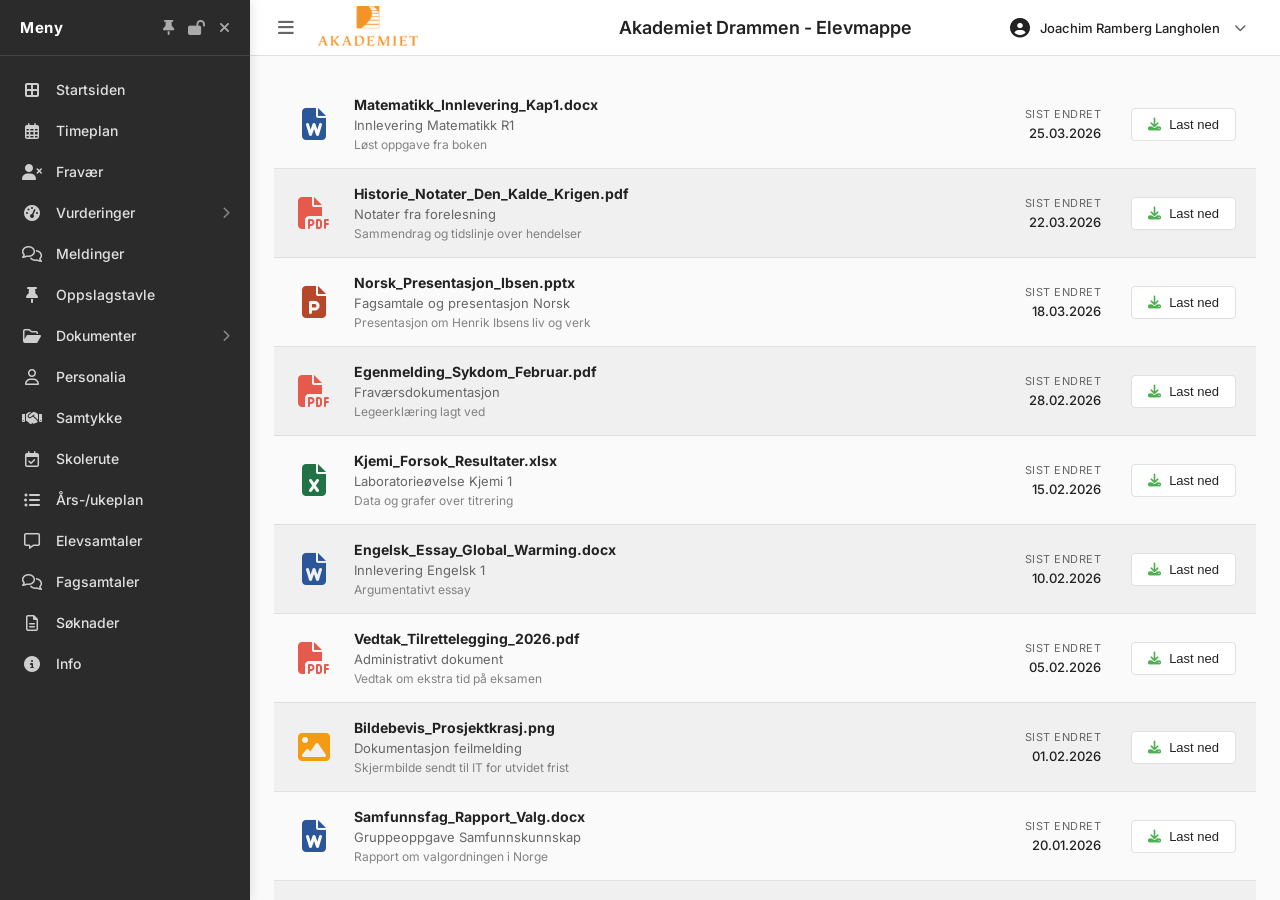
==== elevMappe.html @ afa74add "feat: Add Elevmappe page and its dedicated styling." ====
<!DOCTYPE html>
<html lang="no">

<head>
    <meta charset="UTF-8" />
    <meta name="viewport" content="width=device-width, initial-scale=1.0" />
    <title>Elevmappe - Akademiet</title>
    <!-- Google Fonts: Inter -->
    <link rel="preconnect" href="https://fonts.googleapis.com">
    <link rel="preconnect" href="https://fonts.gstatic.com" crossorigin>
    <link href="https://fonts.googleapis.com/css2?family=Inter:wght@400;500;600;700&display=swap" rel="stylesheet">
    <!-- Font Awesome for Icons -->
    <link rel="stylesheet" href="https://cdnjs.cloudflare.com/ajax/libs/font-awesome/6.4.0/css/all.min.css">

    <link href="styleElevMappe.css" rel="stylesheet" />
    <script type="module" src="script2.js"></script>
</head>

<body>
    <div class="app-container">
        <!-- Sidebar -->
        <nav class="sidebar">
            <div class="sidebar-header">
                <h2>Meny</h2>
                <div class="sidebar-actions">
                    <i class="fa-solid fa-thumbtack" title="Fest meny"></i>
                    <i class="fa-solid fa-lock-open" title="Lås opp"></i>
                    <i class="fa-solid fa-times" title="Lukk"></i>
                </div>
            </div>
            <ul class="sidebar-menu">
                <li><a href="startsiden.html"><i class="fa-solid fa-border-all"></i> Startsiden</a></li>
                <li><a href="#"><i class="fa-regular fa-calendar-days"></i> Timeplan</a></li>
                <li><a href="fravær.html"><i class="fa-solid fa-user-xmark"></i> Fravær</a></li>
                <li class="has-dropdown">
                    <a href="#"><i class="fa-solid fa-gauge-high"></i> Vurderinger<i
                            class="fa-solid fa-chevron-right dropdown-arrow"></i></a>
                    <ul class="sub-menu">
                        <li><a href="prøver.html">Prøver</a></li>
                        <li><a href="enkeltvurderinger.html">Enkeltvurderinger</a></li>
                        <li><a href="egenvurderinger.html">Egenvurderinger</a></li>
                        <li><a href="karakterer.html">Karakterer</a></li>
                        <li><a href="ordenOgOppførsel.html">Orden/Oppførsel</a></li>
                        <li><a href="eksamen.html">Eksamen</a></li>
                    </ul>
                </li>
                <li><a href="meldinger.html"><i class="fa-regular fa-comments"></i> Meldinger</a></li>
                <li><a href="oppslagstavle.html"><i class="fa-solid fa-thumbtack"></i> Oppslagstavle</a></li>
                <li class="has-dropdown">
                    <a href="#"><i class="fa-regular fa-folder-open"></i> Dokumenter<i
                            class="fa-solid fa-chevron-right dropdown-arrow"></i></a>
                    <ul class="sub-menu">
                        <li><a href="mineDokumenter.html">Mine dokumenter</a></li>
                        <li><a href="deltMedMeg.html">Delt med meg</a></li>
                        <li class="active"><a href="elevMappe.html">Elevmappe</a></li>
                    </ul>
                </li>
                <li><a href="personalia.html"><i class="fa-regular fa-user"></i> Personalia</a></li>
                <li><a href="samtykke.html"><i class="fa-solid fa-handshake"></i> Samtykke</a></li>
                <li><a href="skolerute.html"><i class="fa-regular fa-calendar-check"></i> Skolerute</a></li>
                <li><a href="arsUkeplan.html"><i class="fa-solid fa-list-ul"></i> Års-/ukeplan</a></li>
                <li><a href="elevsamtaler.html"><i class="fa-regular fa-message"></i> Elevsamtaler</a></li>
                <li><a href="fagsamtaler.html"><i class="fa-regular fa-comments"></i> Fagsamtaler</a></li>
                <li><a href="soknader.html"><i class="fa-regular fa-file-lines"></i> Søknader</a></li>
                <li><a href="info.html"><i class="fa-solid fa-circle-info"></i> Info</a></li>
            </ul>
        </nav>

        <!-- Main Content Area -->
        <div class="main-content">
            <!-- Topbar -->
            <header class="topbar">
                <div class="topbar-left">
                    <button class="menu-toggle"><i class="fa-solid fa-bars"></i></button>
                    <div class="logo">
                        <span class="logo-icon"><img src="akademiet.png" alt="Akademiet Drammen"
                                style="width:100px; height:40px;"></span>
                    </div>
                </div>

                <div class="topbar-center">
                    <h1>Akademiet Drammen - Elevmappe</h1>
                </div>

                <div class="topbar-right">
                    <div class="user-profile">
                        <i class="fa-solid fa-circle-user profile-icon"></i>
                        <span class="user-name">Joachim Ramberg Langholen</span>
                        <i class="fa-solid fa-chevron-down dropdown-icon"></i>
                    </div>
                </div>
            </header>

            <!-- Elevmappe Document List Area -->
            <main class="content-area" id="mainContentArea">
                <div class="document-list">
                    <!-- Item 1 -->
                    <div class="document-item">
                        <div class="doc-icon"><i class="fa-solid fa-file-word" style="color:#2b579a;"></i></div>
                        <div class="doc-info">
                            <div class="doc-title">Matematikk_Innlevering_Kap1.docx</div>
                            <div class="doc-desc">Innlevering Matematikk R1</div>
                            <div class="doc-subdesc">Løst oppgave fra boken</div>
                        </div>
                        <div class="doc-date">
                            <div class="date-label">Sist endret</div>
                            <div class="date-value">25.03.2026</div>
                        </div>
                        <div class="doc-action">
                            <button class="download-btn"><i class="fa-solid fa-download"></i> Last ned</button>
                        </div>
                    </div>
                    <!-- Item 2 -->
                    <div class="document-item">
                        <div class="doc-icon"><i class="fa-solid fa-file-pdf" style="color:#e55a4d;"></i></div>
                        <div class="doc-info">
                            <div class="doc-title">Historie_Notater_Den_Kalde_Krigen.pdf</div>
                            <div class="doc-desc">Notater fra forelesning</div>
                            <div class="doc-subdesc">Sammendrag og tidslinje over hendelser</div>
                        </div>
                        <div class="doc-date">
                            <div class="date-label">Sist endret</div>
                            <div class="date-value">22.03.2026</div>
                        </div>
                        <div class="doc-action">
                            <button class="download-btn"><i class="fa-solid fa-download"></i> Last ned</button>
                        </div>
                    </div>
                    <!-- Item 3 -->
                    <div class="document-item">
                        <div class="doc-icon"><i class="fa-solid fa-file-powerpoint" style="color:#b7472a;"></i></div>
                        <div class="doc-info">
                            <div class="doc-title">Norsk_Presentasjon_Ibsen.pptx</div>
                            <div class="doc-desc">Fagsamtale og presentasjon Norsk</div>
                            <div class="doc-subdesc">Presentasjon om Henrik Ibsens liv og verk</div>
                        </div>
                        <div class="doc-date">
                            <div class="date-label">Sist endret</div>
                            <div class="date-value">18.03.2026</div>
                        </div>
                        <div class="doc-action">
                            <button class="download-btn"><i class="fa-solid fa-download"></i> Last ned</button>
                        </div>
                    </div>
                    <!-- Item 4 -->
                    <div class="document-item">
                        <div class="doc-icon"><i class="fa-solid fa-file-pdf" style="color:#e55a4d;"></i></div>
                        <div class="doc-info">
                            <div class="doc-title">Egenmelding_Sykdom_Februar.pdf</div>
                            <div class="doc-desc">Fraværsdokumentasjon</div>
                            <div class="doc-subdesc">Legeerklæring lagt ved</div>
                        </div>
                        <div class="doc-date">
                            <div class="date-label">Sist endret</div>
                            <div class="date-value">28.02.2026</div>
                        </div>
                        <div class="doc-action">
                            <button class="download-btn"><i class="fa-solid fa-download"></i> Last ned</button>
                        </div>
                    </div>
                    <!-- Item 5 -->
                    <div class="document-item">
                        <div class="doc-icon"><i class="fa-solid fa-file-excel" style="color:#217346;"></i></div>
                        <div class="doc-info">
                            <div class="doc-title">Kjemi_Forsok_Resultater.xlsx</div>
                            <div class="doc-desc">Laboratorieøvelse Kjemi 1</div>
                            <div class="doc-subdesc">Data og grafer over titrering</div>
                        </div>
                        <div class="doc-date">
                            <div class="date-label">Sist endret</div>
                            <div class="date-value">15.02.2026</div>
                        </div>
                        <div class="doc-action">
                            <button class="download-btn"><i class="fa-solid fa-download"></i> Last ned</button>
                        </div>
                    </div>
                    <!-- Item 6 -->
                    <div class="document-item">
                        <div class="doc-icon"><i class="fa-solid fa-file-word" style="color:#2b579a;"></i></div>
                        <div class="doc-info">
                            <div class="doc-title">Engelsk_Essay_Global_Warming.docx</div>
                            <div class="doc-desc">Innlevering Engelsk 1</div>
                            <div class="doc-subdesc">Argumentativt essay</div>
                        </div>
                        <div class="doc-date">
                            <div class="date-label">Sist endret</div>
                            <div class="date-value">10.02.2026</div>
                        </div>
                        <div class="doc-action">
                            <button class="download-btn"><i class="fa-solid fa-download"></i> Last ned</button>
                        </div>
                    </div>
                    <!-- Item 7 -->
                    <div class="document-item">
                        <div class="doc-icon"><i class="fa-solid fa-file-pdf" style="color:#e55a4d;"></i></div>
                        <div class="doc-info">
                            <div class="doc-title">Vedtak_Tilrettelegging_2026.pdf</div>
                            <div class="doc-desc">Administrativt dokument</div>
                            <div class="doc-subdesc">Vedtak om ekstra tid på eksamen</div>
                        </div>
                        <div class="doc-date">
                            <div class="date-label">Sist endret</div>
                            <div class="date-value">05.02.2026</div>
                        </div>
                        <div class="doc-action">
                            <button class="download-btn"><i class="fa-solid fa-download"></i> Last ned</button>
                        </div>
                    </div>
                    <!-- Item 8 -->
                    <div class="document-item">
                        <div class="doc-icon"><i class="fa-solid fa-image" style="color:#f39c12;"></i></div>
                        <div class="doc-info">
                            <div class="doc-title">Bildebevis_Prosjektkrasj.png</div>
                            <div class="doc-desc">Dokumentasjon feilmelding</div>
                            <div class="doc-subdesc">Skjermbilde sendt til IT for utvidet frist</div>
                        </div>
                        <div class="doc-date">
                            <div class="date-label">Sist endret</div>
                            <div class="date-value">01.02.2026</div>
                        </div>
                        <div class="doc-action">
                            <button class="download-btn"><i class="fa-solid fa-download"></i> Last ned</button>
                        </div>
                    </div>
                    <!-- Item 9 -->
                    <div class="document-item">
                        <div class="doc-icon"><i class="fa-solid fa-file-word" style="color:#2b579a;"></i></div>
                        <div class="doc-info">
                            <div class="doc-title">Samfunnsfag_Rapport_Valg.docx</div>
                            <div class="doc-desc">Gruppeoppgave Samfunnskunnskap</div>
                            <div class="doc-subdesc">Rapport om valgordningen i Norge</div>
                        </div>
                        <div class="doc-date">
                            <div class="date-label">Sist endret</div>
                            <div class="date-value">20.01.2026</div>
                        </div>
                        <div class="doc-action">
                            <button class="download-btn"><i class="fa-solid fa-download"></i> Last ned</button>
                        </div>
                    </div>
                    <!-- Item 10 -->
                    <div class="document-item">
                        <div class="doc-icon"><i class="fa-solid fa-file-pdf" style="color:#e55a4d;"></i></div>
                        <div class="doc-info">
                            <div class="doc-title">Karakterutskrift_Host_25.pdf</div>
                            <div class="doc-desc">Karakterer Vg1</div>
                            <div class="doc-subdesc">Utskrift av terminkarakterer</div>
                        </div>
                        <div class="doc-date">
                            <div class="date-label">Sist endret</div>
                            <div class="date-value">15.01.2026</div>
                        </div>
                        <div class="doc-action">
                            <button class="download-btn"><i class="fa-solid fa-download"></i> Last ned</button>
                        </div>
                    </div>
                    <!-- Item 11 -->
                    <div class="document-item">
                        <div class="doc-icon"><i class="fa-solid fa-file-pdf" style="color:#e55a4d;"></i></div>
                        <div class="doc-info">
                            <div class="doc-title">Reglement_Akademiet_2025_2026.pdf</div>
                            <div class="doc-desc">Skolens regler og retningslinjer</div>
                            <div class="doc-subdesc">PDF kopi av skolereglementet</div>
                        </div>
                        <div class="doc-date">
                            <div class="date-label">Sist endret</div>
                            <div class="date-value">20.08.2025</div>
                        </div>
                        <div class="doc-action">
                            <button class="download-btn"><i class="fa-solid fa-download"></i> Last ned</button>
                        </div>
                    </div>
                    <!-- Item 12 -->
                    <div class="document-item">
                        <div class="doc-icon"><i class="fa-solid fa-file-powerpoint" style="color:#b7472a;"></i></div>
                        <div class="doc-info">
                            <div class="doc-title">Kroppsoving_Opplegg.pptx</div>
                            <div class="doc-desc">Egenvurdering gym kroppsøving</div>
                            <div class="doc-subdesc">Presentasjon over planlagt treningsøkt</div>
                        </div>
                        <div class="doc-date">
                            <div class="date-label">Sist endret</div>
                            <div class="date-value">05.10.2025</div>
                        </div>
                        <div class="doc-action">
                            <button class="download-btn"><i class="fa-solid fa-download"></i> Last ned</button>
                        </div>
                    </div>
                    <!-- Item 13 -->
                    <div class="document-item">
                        <div class="doc-icon"><i class="fa-solid fa-file-excel" style="color:#217346;"></i></div>
                        <div class="doc-info">
                            <div class="doc-title">Fysikk_Beregninger.xlsx</div>
                            <div class="doc-desc">Fysikk 1 laboratorie</div>
                            <div class="doc-subdesc">Hastighetstabeller og simuleringer</div>
                        </div>
                        <div class="doc-date">
                            <div class="date-label">Sist endret</div>
                            <div class="date-value">12.11.2025</div>
                        </div>
                        <div class="doc-action">
                            <button class="download-btn"><i class="fa-solid fa-download"></i> Last ned</button>
                        </div>
                    </div>
                    <!-- Item 14 -->
                    <div class="document-item">
                        <div class="doc-icon"><i class="fa-solid fa-file-pdf" style="color:#e55a4d;"></i></div>
                        <div class="doc-info">
                            <div class="doc-title">Soknad_Permisjon_Idrett_Desember.pdf</div>
                            <div class="doc-desc">Søknad om fri</div>
                            <div class="doc-subdesc">Godkjent søknad for fotballturnering</div>
                        </div>
                        <div class="doc-date">
                            <div class="date-label">Sist endret</div>
                            <div class="date-value">25.11.2025</div>
                        </div>
                        <div class="doc-action">
                            <button class="download-btn"><i class="fa-solid fa-download"></i> Last ned</button>
                        </div>
                    </div>
                    <!-- Item 15 -->
                    <div class="document-item">
                        <div class="doc-icon"><i class="fa-solid fa-file-word" style="color:#2b579a;"></i></div>
                        <div class="doc-info">
                            <div class="doc-title">Spansk_Grammatikk_Oppsumerring.docx</div>
                            <div class="doc-desc">Notater til fremmedspråk</div>
                            <div class="doc-subdesc">Uregelmessige verb kap 4 og 5</div>
                        </div>
                        <div class="doc-date">
                            <div class="date-label">Sist endret</div>
                            <div class="date-value">01.12.2025</div>
                        </div>
                        <div class="doc-action">
                            <button class="download-btn"><i class="fa-solid fa-download"></i> Last ned</button>
                        </div>
                    </div>
                </div>
            </main>
        </div>
    </div>
    
    <!-- Scroll to top button -->
    <button id="scrollToTopBtn" class="scroll-to-top" aria-label="Scroll til toppen" title="Scroll til toppen">
        <i class="fa-solid fa-arrow-up"></i> To the top
    </button>
    <script>
        document.addEventListener("DOMContentLoaded", () => {
            const scrollArea = document.getElementById('mainContentArea');
            const scrollToTopBtn = document.getElementById('scrollToTopBtn');
            const topbarHeight = 56; 
            
            if (scrollArea && scrollToTopBtn) {
                scrollArea.addEventListener('scroll', () => {
                    if (scrollArea.scrollTop > topbarHeight) {
                        scrollToTopBtn.classList.add('show');
                    } else {
                        scrollToTopBtn.classList.remove('show');
                    }
                });

                scrollToTopBtn.addEventListener('click', () => {
                    scrollArea.scrollTo({
                        top: 0,
                        behavior: 'smooth'
                    });
                });
            }
        });
    </script>
</body>

</html>
---- styleElevMappe.css ----
/* Premium App Dashboard Styles */
:root {
  /* Sidebar Colors */
  --sidebar-bg: #2b2b2b;
  --sidebar-bg-hover: #383838;
  --sidebar-bg-active: #404040;
  --sidebar-text: #e0e0e0;
  --sidebar-text-active: #ffffff;
  --sidebar-width: 250px;
  --sidebar-border: #444444;

  /* Topbar Colors */
  --topbar-bg: #ffffff;
  --topbar-border: #e0e0e0;
  --topbar-height: 56px;

  /* Global Colors */
  --brand-orange: #f38b36;
  --text-primary: #222222;
  --text-secondary: #666666;
  --bg-color: #fafafa;
  --tabs-bg: #ffffff;
  --user-hover-bg: #f0f0f0;
  
  /* Layout */
  --transition-speed: 0.2s;
}

/* =========================================
   Dark Mode Overrides
   ========================================= */
@media (prefers-color-scheme: dark) {
  :root {
    --sidebar-bg: #1a1a1a;
    --sidebar-bg-hover: #2a2a2a;
    --sidebar-bg-active: #333333;
    --sidebar-border: #303030;
    
    --topbar-bg: #242424;
    --topbar-border: #383838;
    
    --text-primary: #eeeeee;
    --text-secondary: #a0a0a0;
    --bg-color: #121212;
    --tabs-bg: #242424;
    --user-hover-bg: #383838;
  }
}

* {
  box-sizing: border-box;
  margin: 0;
  padding: 0;
}

body {
  font-family: 'Inter', -apple-system, BlinkMacSystemFont, 'Segoe UI', Roboto, Oxygen, Ubuntu, Cantarell, sans-serif;
  background-color: var(--bg-color);
  color: var(--text-primary);
  height: 100vh;
  overflow: hidden;
  -webkit-font-smoothing: antialiased;
}

.app-container {
  display: flex;
  height: 100vh;
  width: 100vw;
}

/* =========================================
   Sidebar Styling
   ========================================= */
.sidebar {
  width: var(--sidebar-width);
  background-color: var(--sidebar-bg);
  color: var(--sidebar-text);
  display: flex;
  flex-direction: column;
  flex-shrink: 0;
  box-shadow: 2px 0 10px rgba(0, 0, 0, 0.1);
  z-index: 100;
}

.sidebar-header {
  height: var(--topbar-height);
  padding: 0 20px;
  display: flex;
  justify-content: space-between;
  align-items: center;
  border-bottom: 1px solid var(--sidebar-border);
}

.sidebar-header h2 {
  font-size: 15px;
  font-weight: 700;
  color: #ffffff;
  letter-spacing: 0.5px;
}

.sidebar-actions {
  display: flex;
  gap: 14px;
  color: #aaaaaa;
}

.sidebar-actions i {
  cursor: pointer;
  font-size: 15px;
  transition: color var(--transition-speed);
}

.sidebar-actions i:hover {
  color: #ffffff;
}

.sidebar-menu {
  list-style: none;
  overflow-y: auto;
  padding: 12px 0;
}

/* Custom Scrollbar for Sidebar */
.sidebar-menu::-webkit-scrollbar {
  width: 6px;
}
.sidebar-menu::-webkit-scrollbar-track {
  background: transparent;
}
.sidebar-menu::-webkit-scrollbar-thumb {
  background: #555;
  border-radius: 10px;
}

.sidebar-menu li {
  margin: 2px 0;
}

.sidebar-menu a {
  display: flex;
  align-items: center;
  padding: 11px 20px;
  color: var(--sidebar-text);
  text-decoration: none;
  font-size: 14px;
  font-weight: 500;
  transition: all var(--transition-speed);
  position: relative;
}

.sidebar-menu a:hover {
  background-color: var(--sidebar-bg-hover);
  color: #ffffff;
}

.sidebar-menu li.active a {
  background-color: var(--sidebar-bg-active);
  color: var(--sidebar-text-active);
}

.sidebar-menu a i:first-child {
  width: 24px;
  font-size: 16px;
  margin-right: 12px;
  text-align: center;
  opacity: 0.9;
}

.dropdown-arrow {
  margin-left: auto;
  font-size: 12px !important;
  color: #888888;
  transition: transform var(--transition-speed);
}

.sidebar-menu a:hover .dropdown-arrow {
  color: #cccccc;
}

/* =========================================
   Sub-menu Styling
   ========================================= */
.sub-menu {
  display: none;
  list-style: none;
  background-color: #242424; /* Darker back for depth */
  border-left: 2px solid var(--sidebar-bg-hover);
  margin-left: 18px; /* Offset to align with the text above */
  padding: 4px 0;
  border-radius: 4px;
}

.has-dropdown.dropdown-open .sub-menu {
  display: block;
  animation: slideDown 0.2s ease-out forwards;
}

.sub-menu li {
  margin: 0;
}

.sub-menu a {
  padding: 8px 16px 8px 30px; /* Cleanly indented items */
  font-size: 13px;
  color: #a0a0a0;
  font-weight: 400; /* Lighter font weight for subitems */
}

.sub-menu a:hover {
  background-color: var(--sidebar-bg-active);
  color: #ffffff;
}

.has-dropdown.dropdown-open > a .dropdown-arrow {
  transform: rotate(90deg);
}

@keyframes slideDown {
  from { opacity: 0; transform: translateY(-4px); }
  to { opacity: 1; transform: translateY(0); }
}

/* =========================================
   Main Content Layout
   ========================================= */
.main-content {
  flex: 1;
  display: flex;
  flex-direction: column;
  min-width: 0;
  background-color: var(--bg-color);
}

/* =========================================
   Topbar Styling
   ========================================= */
.topbar {
  height: var(--topbar-height);
  background-color: var(--topbar-bg);
  border-bottom: 1px solid var(--topbar-border);
  display: flex;
  align-items: center;
  padding: 0 24px;
  justify-content: space-between;
}

.topbar-left {
  display: flex;
  align-items: center;
  gap: 20px;
  width: 300px; /* Reserves space so center element can be truly centered */
}

.menu-toggle {
  background: none;
  border: none;
  font-size: 18px;
  cursor: pointer;
  color: var(--text-secondary);
  display: flex;
  align-items: center;
  padding: 4px;
  transition: color var(--transition-speed);
}

.menu-toggle:hover {
  color: var(--text-primary);
}

.logo {
  display: flex;
  align-items: baseline;
  gap: 8px;
  cursor: pointer;
}

.logo-icon {
  color: var(--brand-orange);
  font-size: 18px;
}

.logo-orange {
  color: var(--brand-orange);
  font-family: serif;
  font-weight: 700;
  font-size: 18px;
  letter-spacing: 0.5px;
}

.logo-text {
  color: var(--text-secondary);
  font-size: 14px;
  font-family: 'Inter', sans-serif;
}

.topbar-center {
  flex: 1;
  display: flex;
  justify-content: center;
}

.topbar-center h1 {
  font-size: 18px;
  font-weight: 600;
  color: var(--text-primary);
}

.topbar-right {
  display: flex;
  align-items: center;
  justify-content: flex-end;
  width: 300px; /* Symmetric with left side */
}

.user-profile {
  display: flex;
  align-items: center;
  gap: 10px;
  cursor: pointer;
  padding: 6px 10px;
  border-radius: 6px;
  transition: background-color var(--transition-speed);
}

.user-profile:hover {
  background-color: var(--user-hover-bg);
}

.profile-icon {
  font-size: 20px;
  color: var(--text-primary);
}

.user-name {
  font-size: 13px;
  font-weight: 500;
  color: var(--text-primary);
}

.dropdown-icon {
  font-size: 12px;
  color: var(--text-secondary);
  margin-left: 4px;
}

/* =========================================
   Sub-Header Tabs
   ========================================= */
.tabs-container {
  display: flex;
  border-bottom: 1px solid var(--topbar-border);
  background-color: var(--tabs-bg);
  padding: 0 24px;
  gap: 30px;
  justify-content: center;
}

.tab {
  padding: 14px 16px;
  font-size: 14px;
  font-weight: 500;
  color: var(--text-secondary);
  cursor: pointer;
  display: flex;
  align-items: center;
  gap: 8px;
  border-bottom: 2px solid transparent;
  transition: all var(--transition-speed);
  margin-bottom: -1px; /* Overlap border */
}

.tab i {
  font-size: 15px;
}

.tab:hover {
  color: var(--text-primary);
}

.tab.active {
  color: var(--text-primary);
  border-bottom-color: var(--text-primary);
}

/* =========================================
   Content Area
   ========================================= */
.content-area {
  flex: 1;
  background-color: var(--bg-color);
  padding: 24px;
  overflow: auto;
}

.content-placeholder {
  width: 100%;
  height: 100%;
  background-color: transparent;
}
\n
/* =========================================
   Elevmappe Document List Styling
   ========================================= */

.document-list {
  background-color: var(--tabs-bg);
  border: 1px solid var(--topbar-border);
  border-radius: 8px;
  overflow: hidden;
  margin-top: 10px;
}

.document-item {
  display: flex;
  align-items: center;
  padding: 16px 20px;
  border-bottom: 1px solid var(--topbar-border);
  transition: background-color var(--transition-speed);
}

.document-item:last-child {
  border-bottom: none;
}

.document-item:nth-child(even) {
  background-color: var(--user-hover-bg);
}

@media (prefers-color-scheme: dark) {
  .document-item:nth-child(even) {
    background-color: rgba(255, 255, 255, 0.02);
  }
}

.doc-icon {
  font-size: 32px;
  color: var(--text-secondary);
  margin-right: 20px;
  width: 40px;
  text-align: center;
  display: flex;
  justify-content: center;
  align-items: center;
}

.doc-icon .fa-file-pdf {
  color: #c94436; /* Softer red for dark mode compatibility or solid red */
}

@media (prefers-color-scheme: dark) {
  .doc-icon .fa-file-pdf {
    color: #e55a4d;
  }
}

.doc-info {
  flex: 1;
  display: flex;
  flex-direction: column;
  gap: 4px;
}

.doc-title {
  font-size: 14px;
  font-weight: 700;
  color: var(--text-primary);
}

.doc-desc {
  font-size: 13px;
  color: var(--text-secondary);
}

.doc-subdesc {
  font-size: 12px;
  color: var(--text-secondary);
  opacity: 0.8;
}

.doc-date {
  text-align: right;
  margin-right: 30px;
  min-width: 100px;
}

.date-label {
  font-size: 11px;
  color: var(--text-secondary);
  text-transform: uppercase;
  letter-spacing: 0.5px;
}

.date-value {
  font-size: 13px;
  font-weight: 500;
  color: var(--text-primary);
  margin-top: 4px;
}

.doc-action {
  display: flex;
  align-items: center;
}

.download-btn {
  display: flex;
  align-items: center;
  gap: 8px;
  padding: 8px 16px;
  background-color: var(--tabs-bg);
  border: 1px solid var(--topbar-border);
  border-radius: 4px;
  color: var(--text-primary);
  font-size: 13px;
  font-weight: 500;
  cursor: pointer;
  transition: all var(--transition-speed);
}

.download-btn i {
  color: #4CAF50;
}

.download-btn:hover {
  background-color: var(--user-hover-bg);
  border-color: #999;
}

/* =========================================
   Scroll to Top Button
   ========================================= */
.scroll-to-top {
  position: fixed;
  bottom: 30px;
  right: 30px;
  height: 45px;
  padding: 0 20px;
  border-radius: 25px;
  background-color: var(--sidebar-bg-active); /* or #3b82f6 for blue */
  background-color: #3b82f6;
  color: white;
  border: none;
  font-size: 14px;
  font-weight: 600;
  cursor: pointer;
  box-shadow: 0 4px 10px rgba(0,0,0,0.2);
  opacity: 0;
  visibility: hidden;
  transition: all 0.3s ease;
  z-index: 1000;
  display: flex;
  align-items: center;
  justify-content: center;
  gap: 8px;
}

.scroll-to-top.show {
  opacity: 1;
  visibility: visible;
}

.scroll-to-top:hover {
  transform: translateY(-3px);
  background-color: #2563eb;
  box-shadow: 0 6px 14px rgba(0,0,0,0.25);
}

@media (max-width: 768px) {
    .scroll-to-top {
        right: 20px;
    }
}
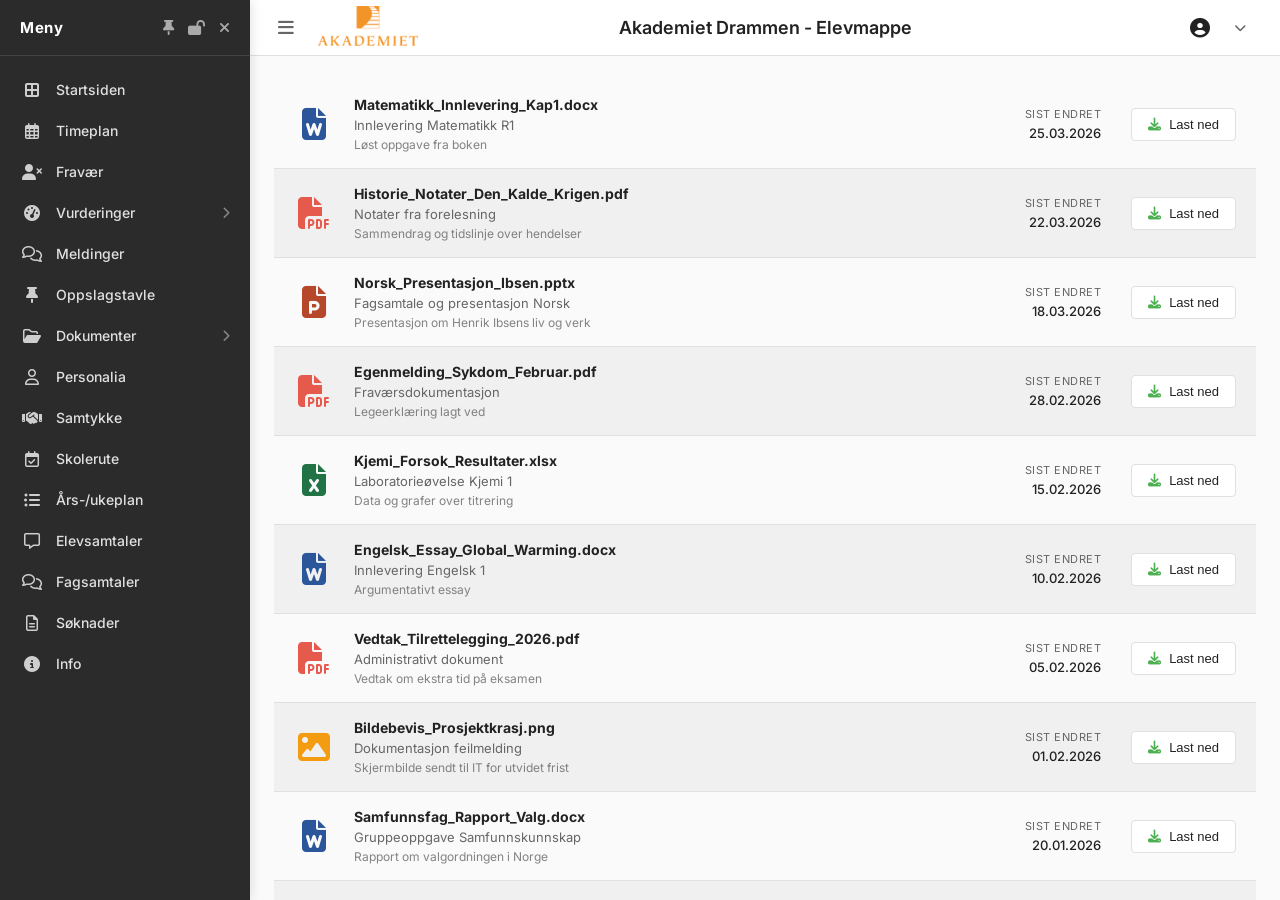
==== commit 372117a9: "Refactor HTML structure and improve user profile display - Updated the HTML structure in innstilling" ====
--- a/elevMappe.html
+++ b/elevMappe.html
@@ -1,372 +1,549 @@
-<!DOCTYPE html>
+<!doctype html>
 <html lang="no">
-
-<head>
+  <head>
     <meta charset="UTF-8" />
     <meta name="viewport" content="width=device-width, initial-scale=1.0" />
     <title>Elevmappe - Akademiet</title>
     <!-- Google Fonts: Inter -->
-    <link rel="preconnect" href="https://fonts.googleapis.com">
-    <link rel="preconnect" href="https://fonts.gstatic.com" crossorigin>
-    <link href="https://fonts.googleapis.com/css2?family=Inter:wght@400;500;600;700&display=swap" rel="stylesheet">
+    <link rel="preconnect" href="https://fonts.googleapis.com" />
+    <link rel="preconnect" href="https://fonts.gstatic.com" crossorigin />
+    <link
+      href="https://fonts.googleapis.com/css2?family=Inter:wght@400;500;600;700&display=swap"
+      rel="stylesheet"
+    />
     <!-- Font Awesome for Icons -->
-    <link rel="stylesheet" href="https://cdnjs.cloudflare.com/ajax/libs/font-awesome/6.4.0/css/all.min.css">
+    <link
+      rel="stylesheet"
+      href="https://cdnjs.cloudflare.com/ajax/libs/font-awesome/6.4.0/css/all.min.css"
+    />
 
     <link href="styleElevMappe.css" rel="stylesheet" />
-    <script type="module" src="script2.js"></script>
-</head>
-
-<body>
+  </head>
+
+  <body>
     <div class="app-container">
-        <!-- Sidebar -->
-        <nav class="sidebar">
-            <div class="sidebar-header">
-                <h2>Meny</h2>
-                <div class="sidebar-actions">
-                    <i class="fa-solid fa-thumbtack" title="Fest meny"></i>
-                    <i class="fa-solid fa-lock-open" title="Lås opp"></i>
-                    <i class="fa-solid fa-times" title="Lukk"></i>
-                </div>
-            </div>
-            <ul class="sidebar-menu">
-                <li><a href="startsiden.html"><i class="fa-solid fa-border-all"></i> Startsiden</a></li>
-                <li><a href="#"><i class="fa-regular fa-calendar-days"></i> Timeplan</a></li>
-                <li><a href="fravær.html"><i class="fa-solid fa-user-xmark"></i> Fravær</a></li>
-                <li class="has-dropdown">
-                    <a href="#"><i class="fa-solid fa-gauge-high"></i> Vurderinger<i
-                            class="fa-solid fa-chevron-right dropdown-arrow"></i></a>
-                    <ul class="sub-menu">
-                        <li><a href="prøver.html">Prøver</a></li>
-                        <li><a href="enkeltvurderinger.html">Enkeltvurderinger</a></li>
-                        <li><a href="egenvurderinger.html">Egenvurderinger</a></li>
-                        <li><a href="karakterer.html">Karakterer</a></li>
-                        <li><a href="ordenOgOppførsel.html">Orden/Oppførsel</a></li>
-                        <li><a href="eksamen.html">Eksamen</a></li>
-                    </ul>
-                </li>
-                <li><a href="meldinger.html"><i class="fa-regular fa-comments"></i> Meldinger</a></li>
-                <li><a href="oppslagstavle.html"><i class="fa-solid fa-thumbtack"></i> Oppslagstavle</a></li>
-                <li class="has-dropdown">
-                    <a href="#"><i class="fa-regular fa-folder-open"></i> Dokumenter<i
-                            class="fa-solid fa-chevron-right dropdown-arrow"></i></a>
-                    <ul class="sub-menu">
-                        <li><a href="mineDokumenter.html">Mine dokumenter</a></li>
-                        <li><a href="deltMedMeg.html">Delt med meg</a></li>
-                        <li class="active"><a href="elevMappe.html">Elevmappe</a></li>
-                    </ul>
-                </li>
-                <li><a href="personalia.html"><i class="fa-regular fa-user"></i> Personalia</a></li>
-                <li><a href="samtykke.html"><i class="fa-solid fa-handshake"></i> Samtykke</a></li>
-                <li><a href="skolerute.html"><i class="fa-regular fa-calendar-check"></i> Skolerute</a></li>
-                <li><a href="arsUkeplan.html"><i class="fa-solid fa-list-ul"></i> Års-/ukeplan</a></li>
-                <li><a href="elevsamtaler.html"><i class="fa-regular fa-message"></i> Elevsamtaler</a></li>
-                <li><a href="fagsamtaler.html"><i class="fa-regular fa-comments"></i> Fagsamtaler</a></li>
-                <li><a href="soknader.html"><i class="fa-regular fa-file-lines"></i> Søknader</a></li>
-                <li><a href="info.html"><i class="fa-solid fa-circle-info"></i> Info</a></li>
+      <!-- Sidebar -->
+      <nav class="sidebar">
+        <div class="sidebar-header">
+          <h2>Meny</h2>
+          <div class="sidebar-actions">
+            <i class="fa-solid fa-thumbtack" title="Fest meny"></i>
+            <i class="fa-solid fa-lock-open" title="Lås opp"></i>
+            <i class="fa-solid fa-times" title="Lukk"></i>
+          </div>
+        </div>
+        <ul class="sidebar-menu">
+          <li>
+            <a href="startsiden.html"
+              ><i class="fa-solid fa-border-all"></i> Startsiden</a
+            >
+          </li>
+          <li>
+            <a href="#"><i class="fa-regular fa-calendar-days"></i> Timeplan</a>
+          </li>
+          <li>
+            <a href="fravær.html"
+              ><i class="fa-solid fa-user-xmark"></i> Fravær</a
+            >
+          </li>
+          <li class="has-dropdown">
+            <a href="#"
+              ><i class="fa-solid fa-gauge-high"></i> Vurderinger<i
+                class="fa-solid fa-chevron-right dropdown-arrow"
+              ></i
+            ></a>
+            <ul class="sub-menu">
+              <li><a href="prøver.html">Prøver</a></li>
+              <li><a href="enkeltvurderinger.html">Enkeltvurderinger</a></li>
+              <li><a href="egenvurderinger.html">Egenvurderinger</a></li>
+              <li><a href="karakterer.html">Karakterer</a></li>
+              <li><a href="ordenOgOppførsel.html">Orden/Oppførsel</a></li>
+              <li><a href="eksamen.html">Eksamen</a></li>
             </ul>
-        </nav>
-
-        <!-- Main Content Area -->
-        <div class="main-content">
-            <!-- Topbar -->
-            <header class="topbar">
-                <div class="topbar-left">
-                    <button class="menu-toggle"><i class="fa-solid fa-bars"></i></button>
-                    <div class="logo">
-                        <span class="logo-icon"><img src="akademiet.png" alt="Akademiet Drammen"
-                                style="width:100px; height:40px;"></span>
-                    </div>
-                </div>
-
-                <div class="topbar-center">
-                    <h1>Akademiet Drammen - Elevmappe</h1>
-                </div>
-
-                <div class="topbar-right">
-                    <div class="user-profile">
-                        <i class="fa-solid fa-circle-user profile-icon"></i>
-                        <span class="user-name">Joachim Ramberg Langholen</span>
-                        <i class="fa-solid fa-chevron-down dropdown-icon"></i>
-                    </div>
-                </div>
-            </header>
-
-            <!-- Elevmappe Document List Area -->
-            <main class="content-area" id="mainContentArea">
-                <div class="document-list">
-                    <!-- Item 1 -->
-                    <div class="document-item">
-                        <div class="doc-icon"><i class="fa-solid fa-file-word" style="color:#2b579a;"></i></div>
-                        <div class="doc-info">
-                            <div class="doc-title">Matematikk_Innlevering_Kap1.docx</div>
-                            <div class="doc-desc">Innlevering Matematikk R1</div>
-                            <div class="doc-subdesc">Løst oppgave fra boken</div>
-                        </div>
-                        <div class="doc-date">
-                            <div class="date-label">Sist endret</div>
-                            <div class="date-value">25.03.2026</div>
-                        </div>
-                        <div class="doc-action">
-                            <button class="download-btn"><i class="fa-solid fa-download"></i> Last ned</button>
-                        </div>
-                    </div>
-                    <!-- Item 2 -->
-                    <div class="document-item">
-                        <div class="doc-icon"><i class="fa-solid fa-file-pdf" style="color:#e55a4d;"></i></div>
-                        <div class="doc-info">
-                            <div class="doc-title">Historie_Notater_Den_Kalde_Krigen.pdf</div>
-                            <div class="doc-desc">Notater fra forelesning</div>
-                            <div class="doc-subdesc">Sammendrag og tidslinje over hendelser</div>
-                        </div>
-                        <div class="doc-date">
-                            <div class="date-label">Sist endret</div>
-                            <div class="date-value">22.03.2026</div>
-                        </div>
-                        <div class="doc-action">
-                            <button class="download-btn"><i class="fa-solid fa-download"></i> Last ned</button>
-                        </div>
-                    </div>
-                    <!-- Item 3 -->
-                    <div class="document-item">
-                        <div class="doc-icon"><i class="fa-solid fa-file-powerpoint" style="color:#b7472a;"></i></div>
-                        <div class="doc-info">
-                            <div class="doc-title">Norsk_Presentasjon_Ibsen.pptx</div>
-                            <div class="doc-desc">Fagsamtale og presentasjon Norsk</div>
-                            <div class="doc-subdesc">Presentasjon om Henrik Ibsens liv og verk</div>
-                        </div>
-                        <div class="doc-date">
-                            <div class="date-label">Sist endret</div>
-                            <div class="date-value">18.03.2026</div>
-                        </div>
-                        <div class="doc-action">
-                            <button class="download-btn"><i class="fa-solid fa-download"></i> Last ned</button>
-                        </div>
-                    </div>
-                    <!-- Item 4 -->
-                    <div class="document-item">
-                        <div class="doc-icon"><i class="fa-solid fa-file-pdf" style="color:#e55a4d;"></i></div>
-                        <div class="doc-info">
-                            <div class="doc-title">Egenmelding_Sykdom_Februar.pdf</div>
-                            <div class="doc-desc">Fraværsdokumentasjon</div>
-                            <div class="doc-subdesc">Legeerklæring lagt ved</div>
-                        </div>
-                        <div class="doc-date">
-                            <div class="date-label">Sist endret</div>
-                            <div class="date-value">28.02.2026</div>
-                        </div>
-                        <div class="doc-action">
-                            <button class="download-btn"><i class="fa-solid fa-download"></i> Last ned</button>
-                        </div>
-                    </div>
-                    <!-- Item 5 -->
-                    <div class="document-item">
-                        <div class="doc-icon"><i class="fa-solid fa-file-excel" style="color:#217346;"></i></div>
-                        <div class="doc-info">
-                            <div class="doc-title">Kjemi_Forsok_Resultater.xlsx</div>
-                            <div class="doc-desc">Laboratorieøvelse Kjemi 1</div>
-                            <div class="doc-subdesc">Data og grafer over titrering</div>
-                        </div>
-                        <div class="doc-date">
-                            <div class="date-label">Sist endret</div>
-                            <div class="date-value">15.02.2026</div>
-                        </div>
-                        <div class="doc-action">
-                            <button class="download-btn"><i class="fa-solid fa-download"></i> Last ned</button>
-                        </div>
-                    </div>
-                    <!-- Item 6 -->
-                    <div class="document-item">
-                        <div class="doc-icon"><i class="fa-solid fa-file-word" style="color:#2b579a;"></i></div>
-                        <div class="doc-info">
-                            <div class="doc-title">Engelsk_Essay_Global_Warming.docx</div>
-                            <div class="doc-desc">Innlevering Engelsk 1</div>
-                            <div class="doc-subdesc">Argumentativt essay</div>
-                        </div>
-                        <div class="doc-date">
-                            <div class="date-label">Sist endret</div>
-                            <div class="date-value">10.02.2026</div>
-                        </div>
-                        <div class="doc-action">
-                            <button class="download-btn"><i class="fa-solid fa-download"></i> Last ned</button>
-                        </div>
-                    </div>
-                    <!-- Item 7 -->
-                    <div class="document-item">
-                        <div class="doc-icon"><i class="fa-solid fa-file-pdf" style="color:#e55a4d;"></i></div>
-                        <div class="doc-info">
-                            <div class="doc-title">Vedtak_Tilrettelegging_2026.pdf</div>
-                            <div class="doc-desc">Administrativt dokument</div>
-                            <div class="doc-subdesc">Vedtak om ekstra tid på eksamen</div>
-                        </div>
-                        <div class="doc-date">
-                            <div class="date-label">Sist endret</div>
-                            <div class="date-value">05.02.2026</div>
-                        </div>
-                        <div class="doc-action">
-                            <button class="download-btn"><i class="fa-solid fa-download"></i> Last ned</button>
-                        </div>
-                    </div>
-                    <!-- Item 8 -->
-                    <div class="document-item">
-                        <div class="doc-icon"><i class="fa-solid fa-image" style="color:#f39c12;"></i></div>
-                        <div class="doc-info">
-                            <div class="doc-title">Bildebevis_Prosjektkrasj.png</div>
-                            <div class="doc-desc">Dokumentasjon feilmelding</div>
-                            <div class="doc-subdesc">Skjermbilde sendt til IT for utvidet frist</div>
-                        </div>
-                        <div class="doc-date">
-                            <div class="date-label">Sist endret</div>
-                            <div class="date-value">01.02.2026</div>
-                        </div>
-                        <div class="doc-action">
-                            <button class="download-btn"><i class="fa-solid fa-download"></i> Last ned</button>
-                        </div>
-                    </div>
-                    <!-- Item 9 -->
-                    <div class="document-item">
-                        <div class="doc-icon"><i class="fa-solid fa-file-word" style="color:#2b579a;"></i></div>
-                        <div class="doc-info">
-                            <div class="doc-title">Samfunnsfag_Rapport_Valg.docx</div>
-                            <div class="doc-desc">Gruppeoppgave Samfunnskunnskap</div>
-                            <div class="doc-subdesc">Rapport om valgordningen i Norge</div>
-                        </div>
-                        <div class="doc-date">
-                            <div class="date-label">Sist endret</div>
-                            <div class="date-value">20.01.2026</div>
-                        </div>
-                        <div class="doc-action">
-                            <button class="download-btn"><i class="fa-solid fa-download"></i> Last ned</button>
-                        </div>
-                    </div>
-                    <!-- Item 10 -->
-                    <div class="document-item">
-                        <div class="doc-icon"><i class="fa-solid fa-file-pdf" style="color:#e55a4d;"></i></div>
-                        <div class="doc-info">
-                            <div class="doc-title">Karakterutskrift_Host_25.pdf</div>
-                            <div class="doc-desc">Karakterer Vg1</div>
-                            <div class="doc-subdesc">Utskrift av terminkarakterer</div>
-                        </div>
-                        <div class="doc-date">
-                            <div class="date-label">Sist endret</div>
-                            <div class="date-value">15.01.2026</div>
-                        </div>
-                        <div class="doc-action">
-                            <button class="download-btn"><i class="fa-solid fa-download"></i> Last ned</button>
-                        </div>
-                    </div>
-                    <!-- Item 11 -->
-                    <div class="document-item">
-                        <div class="doc-icon"><i class="fa-solid fa-file-pdf" style="color:#e55a4d;"></i></div>
-                        <div class="doc-info">
-                            <div class="doc-title">Reglement_Akademiet_2025_2026.pdf</div>
-                            <div class="doc-desc">Skolens regler og retningslinjer</div>
-                            <div class="doc-subdesc">PDF kopi av skolereglementet</div>
-                        </div>
-                        <div class="doc-date">
-                            <div class="date-label">Sist endret</div>
-                            <div class="date-value">20.08.2025</div>
-                        </div>
-                        <div class="doc-action">
-                            <button class="download-btn"><i class="fa-solid fa-download"></i> Last ned</button>
-                        </div>
-                    </div>
-                    <!-- Item 12 -->
-                    <div class="document-item">
-                        <div class="doc-icon"><i class="fa-solid fa-file-powerpoint" style="color:#b7472a;"></i></div>
-                        <div class="doc-info">
-                            <div class="doc-title">Kroppsoving_Opplegg.pptx</div>
-                            <div class="doc-desc">Egenvurdering gym kroppsøving</div>
-                            <div class="doc-subdesc">Presentasjon over planlagt treningsøkt</div>
-                        </div>
-                        <div class="doc-date">
-                            <div class="date-label">Sist endret</div>
-                            <div class="date-value">05.10.2025</div>
-                        </div>
-                        <div class="doc-action">
-                            <button class="download-btn"><i class="fa-solid fa-download"></i> Last ned</button>
-                        </div>
-                    </div>
-                    <!-- Item 13 -->
-                    <div class="document-item">
-                        <div class="doc-icon"><i class="fa-solid fa-file-excel" style="color:#217346;"></i></div>
-                        <div class="doc-info">
-                            <div class="doc-title">Fysikk_Beregninger.xlsx</div>
-                            <div class="doc-desc">Fysikk 1 laboratorie</div>
-                            <div class="doc-subdesc">Hastighetstabeller og simuleringer</div>
-                        </div>
-                        <div class="doc-date">
-                            <div class="date-label">Sist endret</div>
-                            <div class="date-value">12.11.2025</div>
-                        </div>
-                        <div class="doc-action">
-                            <button class="download-btn"><i class="fa-solid fa-download"></i> Last ned</button>
-                        </div>
-                    </div>
-                    <!-- Item 14 -->
-                    <div class="document-item">
-                        <div class="doc-icon"><i class="fa-solid fa-file-pdf" style="color:#e55a4d;"></i></div>
-                        <div class="doc-info">
-                            <div class="doc-title">Soknad_Permisjon_Idrett_Desember.pdf</div>
-                            <div class="doc-desc">Søknad om fri</div>
-                            <div class="doc-subdesc">Godkjent søknad for fotballturnering</div>
-                        </div>
-                        <div class="doc-date">
-                            <div class="date-label">Sist endret</div>
-                            <div class="date-value">25.11.2025</div>
-                        </div>
-                        <div class="doc-action">
-                            <button class="download-btn"><i class="fa-solid fa-download"></i> Last ned</button>
-                        </div>
-                    </div>
-                    <!-- Item 15 -->
-                    <div class="document-item">
-                        <div class="doc-icon"><i class="fa-solid fa-file-word" style="color:#2b579a;"></i></div>
-                        <div class="doc-info">
-                            <div class="doc-title">Spansk_Grammatikk_Oppsumerring.docx</div>
-                            <div class="doc-desc">Notater til fremmedspråk</div>
-                            <div class="doc-subdesc">Uregelmessige verb kap 4 og 5</div>
-                        </div>
-                        <div class="doc-date">
-                            <div class="date-label">Sist endret</div>
-                            <div class="date-value">01.12.2025</div>
-                        </div>
-                        <div class="doc-action">
-                            <button class="download-btn"><i class="fa-solid fa-download"></i> Last ned</button>
-                        </div>
-                    </div>
-                </div>
-            </main>
-        </div>
+          </li>
+          <li>
+            <a href="meldinger.html"
+              ><i class="fa-regular fa-comments"></i> Meldinger</a
+            >
+          </li>
+          <li>
+            <a href="oppslagstavle.html"
+              ><i class="fa-solid fa-thumbtack"></i> Oppslagstavle</a
+            >
+          </li>
+          <li class="has-dropdown">
+            <a href="#"
+              ><i class="fa-regular fa-folder-open"></i> Dokumenter<i
+                class="fa-solid fa-chevron-right dropdown-arrow"
+              ></i
+            ></a>
+            <ul class="sub-menu">
+              <li><a href="mineDokumenter.html">Mine dokumenter</a></li>
+              <li><a href="deltMedMeg.html">Delt med meg</a></li>
+              <li class="active"><a href="elevMappe.html">Elevmappe</a></li>
+            </ul>
+          </li>
+          <li>
+            <a href="personalia.html"
+              ><i class="fa-regular fa-user"></i> Personalia</a
+            >
+          </li>
+          <li>
+            <a href="samtykke.html"
+              ><i class="fa-solid fa-handshake"></i> Samtykke</a
+            >
+          </li>
+          <li>
+            <a href="skolerute.html"
+              ><i class="fa-regular fa-calendar-check"></i> Skolerute</a
+            >
+          </li>
+          <li>
+            <a href="arsUkeplan.html"
+              ><i class="fa-solid fa-list-ul"></i> Års-/ukeplan</a
+            >
+          </li>
+          <li>
+            <a href="elevsamtaler.html"
+              ><i class="fa-regular fa-message"></i> Elevsamtaler</a
+            >
+          </li>
+          <li>
+            <a href="fagsamtaler.html"
+              ><i class="fa-regular fa-comments"></i> Fagsamtaler</a
+            >
+          </li>
+          <li>
+            <a href="soknader.html"
+              ><i class="fa-regular fa-file-lines"></i> Søknader</a
+            >
+          </li>
+          <li>
+            <a href="info.html"><i class="fa-solid fa-circle-info"></i> Info</a>
+          </li>
+        </ul>
+      </nav>
+
+      <!-- Main Content Area -->
+      <div class="main-content">
+        <!-- Topbar -->
+        <header class="topbar">
+          <div class="topbar-left">
+            <button class="menu-toggle">
+              <i class="fa-solid fa-bars"></i>
+            </button>
+            <div class="logo">
+              <span class="logo-icon"
+                ><img
+                  src="akademiet.png"
+                  alt="Akademiet Drammen"
+                  style="width: 100px; height: 40px"
+              /></span>
+            </div>
+          </div>
+
+          <div class="topbar-center">
+            <h1>Akademiet Drammen - Elevmappe</h1>
+          </div>
+
+          <div class="topbar-right">
+            <div class="user-profile">
+              <i class="fa-solid fa-circle-user profile-icon"></i>
+              <span class="user-name" id="whoami"></span>
+              <i class="fa-solid fa-chevron-down dropdown-icon"></i>
+
+              <div class="profile-dropdown">
+                <a href="innstillinger.html"
+                  ><i class="fa-solid fa-cog"></i> Innstillinger</a
+                >
+                <a href="index.html">
+                  <img
+                    src="login-xxl-light.png"
+                    alt="Logg ut"
+                    class="logout-icon theme-icon-dark"
+                  />
+                  <img
+                    src="login-xxl-dark.png"
+                    alt="Logg ut"
+                    class="logout-icon theme-icon-light"
+                  />
+                  Logg ut
+                </a>
+              </div>
+            </div>
+          </div>
+        </header>
+
+        <!-- Elevmappe Document List Area -->
+        <main class="content-area" id="mainContentArea">
+          <div class="document-list">
+            <!-- Item 1 -->
+            <div class="document-item">
+              <div class="doc-icon">
+                <i class="fa-solid fa-file-word" style="color: #2b579a"></i>
+              </div>
+              <div class="doc-info">
+                <div class="doc-title">Matematikk_Innlevering_Kap1.docx</div>
+                <div class="doc-desc">Innlevering Matematikk R1</div>
+                <div class="doc-subdesc">Løst oppgave fra boken</div>
+              </div>
+              <div class="doc-date">
+                <div class="date-label">Sist endret</div>
+                <div class="date-value">25.03.2026</div>
+              </div>
+              <div class="doc-action">
+                <button class="download-btn">
+                  <i class="fa-solid fa-download"></i> Last ned
+                </button>
+              </div>
+            </div>
+            <!-- Item 2 -->
+            <div class="document-item">
+              <div class="doc-icon">
+                <i class="fa-solid fa-file-pdf" style="color: #e55a4d"></i>
+              </div>
+              <div class="doc-info">
+                <div class="doc-title">
+                  Historie_Notater_Den_Kalde_Krigen.pdf
+                </div>
+                <div class="doc-desc">Notater fra forelesning</div>
+                <div class="doc-subdesc">
+                  Sammendrag og tidslinje over hendelser
+                </div>
+              </div>
+              <div class="doc-date">
+                <div class="date-label">Sist endret</div>
+                <div class="date-value">22.03.2026</div>
+              </div>
+              <div class="doc-action">
+                <button class="download-btn">
+                  <i class="fa-solid fa-download"></i> Last ned
+                </button>
+              </div>
+            </div>
+            <!-- Item 3 -->
+            <div class="document-item">
+              <div class="doc-icon">
+                <i
+                  class="fa-solid fa-file-powerpoint"
+                  style="color: #b7472a"
+                ></i>
+              </div>
+              <div class="doc-info">
+                <div class="doc-title">Norsk_Presentasjon_Ibsen.pptx</div>
+                <div class="doc-desc">Fagsamtale og presentasjon Norsk</div>
+                <div class="doc-subdesc">
+                  Presentasjon om Henrik Ibsens liv og verk
+                </div>
+              </div>
+              <div class="doc-date">
+                <div class="date-label">Sist endret</div>
+                <div class="date-value">18.03.2026</div>
+              </div>
+              <div class="doc-action">
+                <button class="download-btn">
+                  <i class="fa-solid fa-download"></i> Last ned
+                </button>
+              </div>
+            </div>
+            <!-- Item 4 -->
+            <div class="document-item">
+              <div class="doc-icon">
+                <i class="fa-solid fa-file-pdf" style="color: #e55a4d"></i>
+              </div>
+              <div class="doc-info">
+                <div class="doc-title">Egenmelding_Sykdom_Februar.pdf</div>
+                <div class="doc-desc">Fraværsdokumentasjon</div>
+                <div class="doc-subdesc">Legeerklæring lagt ved</div>
+              </div>
+              <div class="doc-date">
+                <div class="date-label">Sist endret</div>
+                <div class="date-value">28.02.2026</div>
+              </div>
+              <div class="doc-action">
+                <button class="download-btn">
+                  <i class="fa-solid fa-download"></i> Last ned
+                </button>
+              </div>
+            </div>
+            <!-- Item 5 -->
+            <div class="document-item">
+              <div class="doc-icon">
+                <i class="fa-solid fa-file-excel" style="color: #217346"></i>
+              </div>
+              <div class="doc-info">
+                <div class="doc-title">Kjemi_Forsok_Resultater.xlsx</div>
+                <div class="doc-desc">Laboratorieøvelse Kjemi 1</div>
+                <div class="doc-subdesc">Data og grafer over titrering</div>
+              </div>
+              <div class="doc-date">
+                <div class="date-label">Sist endret</div>
+                <div class="date-value">15.02.2026</div>
+              </div>
+              <div class="doc-action">
+                <button class="download-btn">
+                  <i class="fa-solid fa-download"></i> Last ned
+                </button>
+              </div>
+            </div>
+            <!-- Item 6 -->
+            <div class="document-item">
+              <div class="doc-icon">
+                <i class="fa-solid fa-file-word" style="color: #2b579a"></i>
+              </div>
+              <div class="doc-info">
+                <div class="doc-title">Engelsk_Essay_Global_Warming.docx</div>
+                <div class="doc-desc">Innlevering Engelsk 1</div>
+                <div class="doc-subdesc">Argumentativt essay</div>
+              </div>
+              <div class="doc-date">
+                <div class="date-label">Sist endret</div>
+                <div class="date-value">10.02.2026</div>
+              </div>
+              <div class="doc-action">
+                <button class="download-btn">
+                  <i class="fa-solid fa-download"></i> Last ned
+                </button>
+              </div>
+            </div>
+            <!-- Item 7 -->
+            <div class="document-item">
+              <div class="doc-icon">
+                <i class="fa-solid fa-file-pdf" style="color: #e55a4d"></i>
+              </div>
+              <div class="doc-info">
+                <div class="doc-title">Vedtak_Tilrettelegging_2026.pdf</div>
+                <div class="doc-desc">Administrativt dokument</div>
+                <div class="doc-subdesc">Vedtak om ekstra tid på eksamen</div>
+              </div>
+              <div class="doc-date">
+                <div class="date-label">Sist endret</div>
+                <div class="date-value">05.02.2026</div>
+              </div>
+              <div class="doc-action">
+                <button class="download-btn">
+                  <i class="fa-solid fa-download"></i> Last ned
+                </button>
+              </div>
+            </div>
+            <!-- Item 8 -->
+            <div class="document-item">
+              <div class="doc-icon">
+                <i class="fa-solid fa-image" style="color: #f39c12"></i>
+              </div>
+              <div class="doc-info">
+                <div class="doc-title">Bildebevis_Prosjektkrasj.png</div>
+                <div class="doc-desc">Dokumentasjon feilmelding</div>
+                <div class="doc-subdesc">
+                  Skjermbilde sendt til IT for utvidet frist
+                </div>
+              </div>
+              <div class="doc-date">
+                <div class="date-label">Sist endret</div>
+                <div class="date-value">01.02.2026</div>
+              </div>
+              <div class="doc-action">
+                <button class="download-btn">
+                  <i class="fa-solid fa-download"></i> Last ned
+                </button>
+              </div>
+            </div>
+            <!-- Item 9 -->
+            <div class="document-item">
+              <div class="doc-icon">
+                <i class="fa-solid fa-file-word" style="color: #2b579a"></i>
+              </div>
+              <div class="doc-info">
+                <div class="doc-title">Samfunnsfag_Rapport_Valg.docx</div>
+                <div class="doc-desc">Gruppeoppgave Samfunnskunnskap</div>
+                <div class="doc-subdesc">Rapport om valgordningen i Norge</div>
+              </div>
+              <div class="doc-date">
+                <div class="date-label">Sist endret</div>
+                <div class="date-value">20.01.2026</div>
+              </div>
+              <div class="doc-action">
+                <button class="download-btn">
+                  <i class="fa-solid fa-download"></i> Last ned
+                </button>
+              </div>
+            </div>
+            <!-- Item 10 -->
+            <div class="document-item">
+              <div class="doc-icon">
+                <i class="fa-solid fa-file-pdf" style="color: #e55a4d"></i>
+              </div>
+              <div class="doc-info">
+                <div class="doc-title">Karakterutskrift_Host_25.pdf</div>
+                <div class="doc-desc">Karakterer Vg1</div>
+                <div class="doc-subdesc">Utskrift av terminkarakterer</div>
+              </div>
+              <div class="doc-date">
+                <div class="date-label">Sist endret</div>
+                <div class="date-value">15.01.2026</div>
+              </div>
+              <div class="doc-action">
+                <button class="download-btn">
+                  <i class="fa-solid fa-download"></i> Last ned
+                </button>
+              </div>
+            </div>
+            <!-- Item 11 -->
+            <div class="document-item">
+              <div class="doc-icon">
+                <i class="fa-solid fa-file-pdf" style="color: #e55a4d"></i>
+              </div>
+              <div class="doc-info">
+                <div class="doc-title">Reglement_Akademiet_2025_2026.pdf</div>
+                <div class="doc-desc">Skolens regler og retningslinjer</div>
+                <div class="doc-subdesc">PDF kopi av skolereglementet</div>
+              </div>
+              <div class="doc-date">
+                <div class="date-label">Sist endret</div>
+                <div class="date-value">20.08.2025</div>
+              </div>
+              <div class="doc-action">
+                <button class="download-btn">
+                  <i class="fa-solid fa-download"></i> Last ned
+                </button>
+              </div>
+            </div>
+            <!-- Item 12 -->
+            <div class="document-item">
+              <div class="doc-icon">
+                <i
+                  class="fa-solid fa-file-powerpoint"
+                  style="color: #b7472a"
+                ></i>
+              </div>
+              <div class="doc-info">
+                <div class="doc-title">Kroppsoving_Opplegg.pptx</div>
+                <div class="doc-desc">Egenvurdering gym kroppsøving</div>
+                <div class="doc-subdesc">
+                  Presentasjon over planlagt treningsøkt
+                </div>
+              </div>
+              <div class="doc-date">
+                <div class="date-label">Sist endret</div>
+                <div class="date-value">05.10.2025</div>
+              </div>
+              <div class="doc-action">
+                <button class="download-btn">
+                  <i class="fa-solid fa-download"></i> Last ned
+                </button>
+              </div>
+            </div>
+            <!-- Item 13 -->
+            <div class="document-item">
+              <div class="doc-icon">
+                <i class="fa-solid fa-file-excel" style="color: #217346"></i>
+              </div>
+              <div class="doc-info">
+                <div class="doc-title">Fysikk_Beregninger.xlsx</div>
+                <div class="doc-desc">Fysikk 1 laboratorie</div>
+                <div class="doc-subdesc">
+                  Hastighetstabeller og simuleringer
+                </div>
+              </div>
+              <div class="doc-date">
+                <div class="date-label">Sist endret</div>
+                <div class="date-value">12.11.2025</div>
+              </div>
+              <div class="doc-action">
+                <button class="download-btn">
+                  <i class="fa-solid fa-download"></i> Last ned
+                </button>
+              </div>
+            </div>
+            <!-- Item 14 -->
+            <div class="document-item">
+              <div class="doc-icon">
+                <i class="fa-solid fa-file-pdf" style="color: #e55a4d"></i>
+              </div>
+              <div class="doc-info">
+                <div class="doc-title">
+                  Soknad_Permisjon_Idrett_Desember.pdf
+                </div>
+                <div class="doc-desc">Søknad om fri</div>
+                <div class="doc-subdesc">
+                  Godkjent søknad for fotballturnering
+                </div>
+              </div>
+              <div class="doc-date">
+                <div class="date-label">Sist endret</div>
+                <div class="date-value">25.11.2025</div>
+              </div>
+              <div class="doc-action">
+                <button class="download-btn">
+                  <i class="fa-solid fa-download"></i> Last ned
+                </button>
+              </div>
+            </div>
+            <!-- Item 15 -->
+            <div class="document-item">
+              <div class="doc-icon">
+                <i class="fa-solid fa-file-word" style="color: #2b579a"></i>
+              </div>
+              <div class="doc-info">
+                <div class="doc-title">Spansk_Grammatikk_Oppsumerring.docx</div>
+                <div class="doc-desc">Notater til fremmedspråk</div>
+                <div class="doc-subdesc">Uregelmessige verb kap 4 og 5</div>
+              </div>
+              <div class="doc-date">
+                <div class="date-label">Sist endret</div>
+                <div class="date-value">01.12.2025</div>
+              </div>
+              <div class="doc-action">
+                <button class="download-btn">
+                  <i class="fa-solid fa-download"></i> Last ned
+                </button>
+              </div>
+            </div>
+          </div>
+        </main>
+      </div>
     </div>
-    
+
     <!-- Scroll to top button -->
-    <button id="scrollToTopBtn" class="scroll-to-top" aria-label="Scroll til toppen" title="Scroll til toppen">
-        <i class="fa-solid fa-arrow-up"></i> To the top
+    <button
+      id="scrollToTopBtn"
+      class="scroll-to-top"
+      aria-label="Scroll til toppen"
+      title="Scroll til toppen"
+    >
+      <i class="fa-solid fa-arrow-up"></i> To the top
     </button>
+    <script type="module" src="script.js">
+      const { data: {user} } = await supabase.auth.getUser();
+      if (user) {
+          await refreshAuthUI();
+      } else {
+          window.location.href = "index.html";
+      }
+    </script>
     <script>
-        document.addEventListener("DOMContentLoaded", () => {
-            const scrollArea = document.getElementById('mainContentArea');
-            const scrollToTopBtn = document.getElementById('scrollToTopBtn');
-            const topbarHeight = 56; 
-            
-            if (scrollArea && scrollToTopBtn) {
-                scrollArea.addEventListener('scroll', () => {
-                    if (scrollArea.scrollTop > topbarHeight) {
-                        scrollToTopBtn.classList.add('show');
-                    } else {
-                        scrollToTopBtn.classList.remove('show');
-                    }
-                });
-
-                scrollToTopBtn.addEventListener('click', () => {
-                    scrollArea.scrollTo({
-                        top: 0,
-                        behavior: 'smooth'
-                    });
-                });
+      document.addEventListener("DOMContentLoaded", () => {
+        const scrollArea = document.getElementById("mainContentArea");
+        const scrollToTopBtn = document.getElementById("scrollToTopBtn");
+        const topbarHeight = 56;
+
+        if (scrollArea && scrollToTopBtn) {
+          scrollArea.addEventListener("scroll", () => {
+            if (scrollArea.scrollTop > topbarHeight) {
+              scrollToTopBtn.classList.add("show");
+            } else {
+              scrollToTopBtn.classList.remove("show");
             }
-        });
+          });
+
+          scrollToTopBtn.addEventListener("click", () => {
+            scrollArea.scrollTo({
+              top: 0,
+              behavior: "smooth",
+            });
+          });
+        }
+      });
     </script>
-</body>
-
-</html>+  </body>
+</html>
--- a/styleElevMappe.css
+++ b/styleElevMappe.css
@@ -21,7 +21,9 @@
   --bg-color: #fafafa;
   --tabs-bg: #ffffff;
   --user-hover-bg: #f0f0f0;
-  
+  --card-border: #e8e8e8;
+  --card-bg: #ffffff;
+
   /* Layout */
   --transition-speed: 0.2s;
 }
@@ -35,15 +37,17 @@
     --sidebar-bg-hover: #2a2a2a;
     --sidebar-bg-active: #333333;
     --sidebar-border: #303030;
-    
+
     --topbar-bg: #242424;
     --topbar-border: #383838;
-    
+
     --text-primary: #eeeeee;
     --text-secondary: #a0a0a0;
     --bg-color: #121212;
     --tabs-bg: #242424;
     --user-hover-bg: #383838;
+    --card-border: #333333;
+    --card-bg: #1e1e1e;
   }
 }
 
@@ -54,7 +58,16 @@
 }
 
 body {
-  font-family: 'Inter', -apple-system, BlinkMacSystemFont, 'Segoe UI', Roboto, Oxygen, Ubuntu, Cantarell, sans-serif;
+  font-family:
+    "Inter",
+    -apple-system,
+    BlinkMacSystemFont,
+    "Segoe UI",
+    Roboto,
+    Oxygen,
+    Ubuntu,
+    Cantarell,
+    sans-serif;
   background-color: var(--bg-color);
   color: var(--text-primary);
   height: 100vh;
@@ -80,6 +93,11 @@
   flex-shrink: 0;
   box-shadow: 2px 0 10px rgba(0, 0, 0, 0.1);
   z-index: 100;
+  transition:
+    width 0.25s ease,
+    transform 0.25s ease,
+    opacity 0.25s ease;
+  will-change: width, transform, opacity;
 }
 
 .sidebar-header {
@@ -175,6 +193,14 @@
 
 .sidebar-menu a:hover .dropdown-arrow {
   color: #cccccc;
+}
+
+.sidebar.closed {
+  transform: translateX(-100%);
+  width: 0;
+  min-width: 0;
+  overflow: hidden;
+  opacity: 0;
 }
 
 /* =========================================
@@ -216,8 +242,14 @@
 }
 
 @keyframes slideDown {
-  from { opacity: 0; transform: translateY(-4px); }
-  to { opacity: 1; transform: translateY(0); }
+  from {
+    opacity: 0;
+    transform: translateY(-4px);
+  }
+  to {
+    opacity: 1;
+    transform: translateY(0);
+  }
 }
 
 /* =========================================
@@ -290,7 +322,7 @@
 .logo-text {
   color: var(--text-secondary);
   font-size: 14px;
-  font-family: 'Inter', sans-serif;
+  font-family: "Inter", sans-serif;
 }
 
 .topbar-center {
@@ -518,7 +550,7 @@
 }
 
 .download-btn i {
-  color: #4CAF50;
+  color: #4caf50;
 }
 
 .download-btn:hover {
@@ -543,7 +575,7 @@
   font-size: 14px;
   font-weight: 600;
   cursor: pointer;
-  box-shadow: 0 4px 10px rgba(0,0,0,0.2);
+  box-shadow: 0 4px 10px rgba(0, 0, 0, 0.2);
   opacity: 0;
   visibility: hidden;
   transition: all 0.3s ease;
@@ -562,11 +594,89 @@
 .scroll-to-top:hover {
   transform: translateY(-3px);
   background-color: #2563eb;
-  box-shadow: 0 6px 14px rgba(0,0,0,0.25);
+  box-shadow: 0 6px 14px rgba(0, 0, 0, 0.25);
 }
 
 @media (max-width: 768px) {
-    .scroll-to-top {
-        right: 20px;
-    }
-}
+  .scroll-to-top {
+    right: 20px;
+  }
+}
+
+/* =========================================
+   Profile Dropdown Styling
+   ========================================= */
+.user-profile {
+  position: relative;
+}
+
+.profile-dropdown {
+  position: absolute;
+  top: 100%;
+  right: 0;
+  margin-top: 8px;
+  background-color: var(--card-bg);
+  border: 1px solid var(--card-border);
+  border-radius: 8px;
+  box-shadow: 0 4px 12px rgba(0, 0, 0, 0.1);
+  width: 200px;
+  display: flex;
+  flex-direction: column;
+  opacity: 0;
+  visibility: hidden;
+  transform: translateY(-10px);
+  transition: all var(--transition-speed);
+  z-index: 1000;
+  padding: 8px 0;
+}
+
+.user-profile.active .profile-dropdown {
+  opacity: 1;
+  visibility: visible;
+  transform: translateY(0);
+}
+
+.profile-dropdown a {
+  display: flex;
+  align-items: center;
+  padding: 10px 16px;
+  color: var(--text-primary);
+  text-decoration: none;
+  font-size: 14px;
+  font-weight: 500;
+  transition: background-color var(--transition-speed);
+  gap: 12px;
+}
+
+.profile-dropdown a:hover {
+  background-color: var(--user-hover-bg);
+}
+
+.profile-dropdown .fa-cog {
+  font-size: 16px;
+  color: var(--text-secondary);
+  width: 20px;
+  text-align: center;
+}
+
+.theme-icon-light {
+  display: block;
+}
+.theme-icon-dark {
+  display: none;
+}
+
+@media (prefers-color-scheme: dark) {
+  .theme-icon-light {
+    display: none;
+  }
+  .theme-icon-dark {
+    display: block;
+  }
+}
+
+.logout-icon {
+  width: 20px;
+  height: 20px;
+  object-fit: contain;
+}
